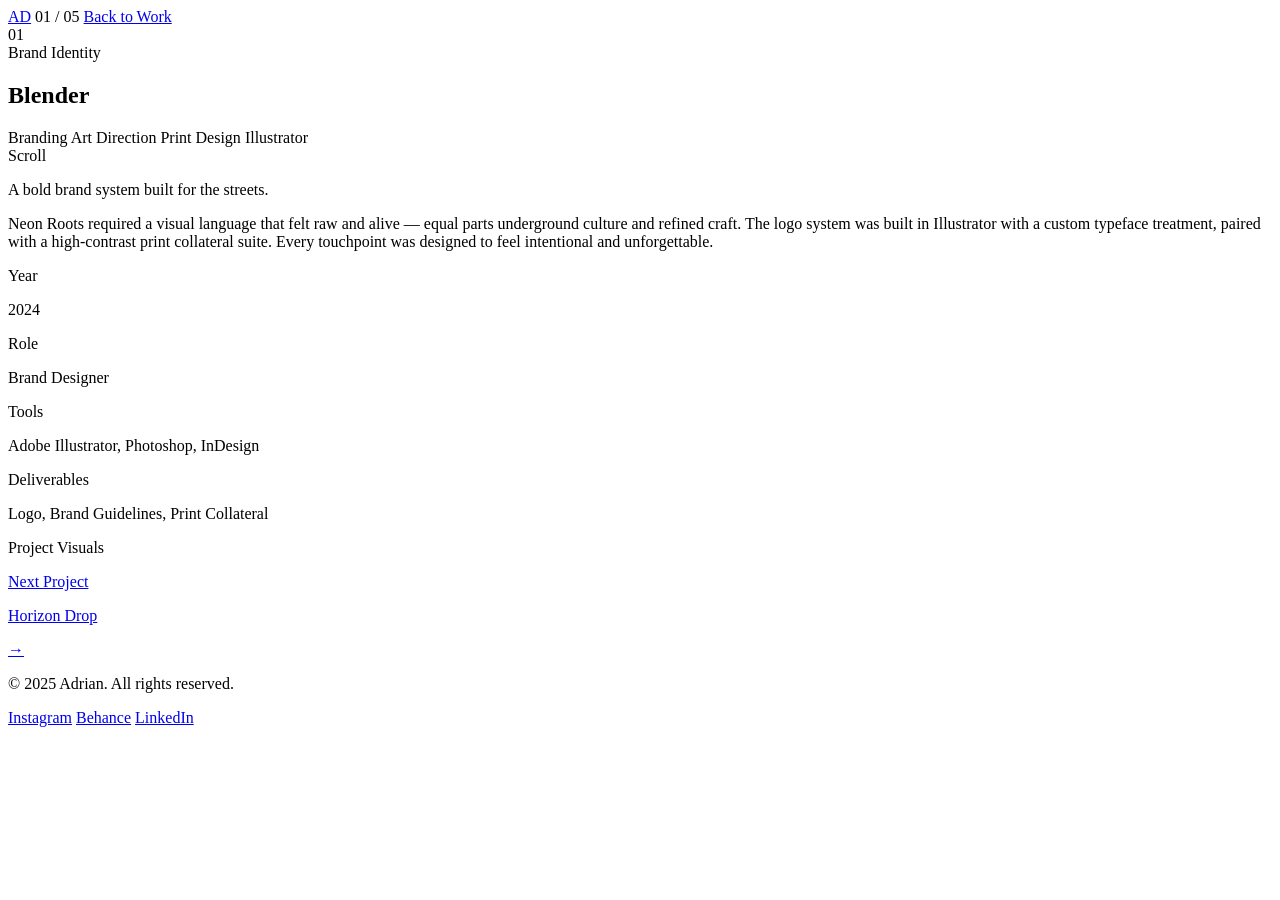
==== Blender.html @ 60267273 "Create Blender.html" ====
<!DOCTYPE html>
<html lang="en">
<head>
  <meta charset="UTF-8"/>
  <meta name="viewport" content="width=device-width, initial-scale=1.0"/>
  <title>Blender — Adrian</title>
  <link rel="preconnect" href="https://fonts.googleapis.com">
  <link href="https://fonts.googleapis.com/css2?family=Bebas+Neue&family=Syne:wght@400;500;600;700;800&display=swap" rel="stylesheet">
  <link rel="stylesheet" href="project.css">
</head>
<body>

  <div id="cur"></div>
  <div id="cur-ring"></div>

  <nav class="p-nav">
    <a href="index.html" class="p-nav-logo">AD</a>
    <span class="p-nav-num">01 / 05</span>
    <a href="index.html" class="p-back">Back to Work</a>
  </nav>

  <section class="p-hero">
    <div class="p-hero-bg" style="background: linear-gradient(170deg, #ff6b35 0%, #f7c59f 40%, #1a0a00 100%);"></div>
    <div class="p-hero-noise"></div>
    <div class="p-hero-content">
      <div class="p-eyebrow">
        <span class="p-num">01</span>
        <div class="p-divider"></div>
        <span class="p-category">Brand Identity</span>
      </div>
      <h1 class="p-title">Blender</h1>
      <div class="p-tags">
        <span class="p-tag">Branding</span>
        <span class="p-tag">Art Direction</span>
        <span class="p-tag">Print Design</span>
        <span class="p-tag">Illustrator</span>
      </div>
    </div>
    <div class="p-scroll-hint">
      <div class="p-scroll-line"></div>
      <span>Scroll</span>
    </div>
  </section>

  <div class="p-visual-hero">
    <div class="p-visual-hero-inner" style="background: linear-gradient(170deg, #ff6b35 0%, #f7c59f 40%, #1a0a00 100%);"></div>
    <div class="p-visual-overlay"></div>
  </div>

  <section class="p-info reveal">
    <div class="p-desc-col">
      <p class="p-desc-lead">A bold brand system built for the streets.</p>
      <p class="p-desc">
        Neon Roots required a visual language that felt raw and alive — equal parts underground culture and refined craft. The logo system was built in Illustrator with a custom typeface treatment, paired with a high-contrast print collateral suite. Every touchpoint was designed to feel intentional and unforgettable.
      </p>
    </div>
    <div class="p-meta">
      <div class="p-meta-item">
        <p class="p-meta-label">Year</p>
        <p class="p-meta-value">2024</p>
      </div>
      <div class="p-meta-item">
        <p class="p-meta-label">Role</p>
        <p class="p-meta-value">Brand Designer</p>
      </div>
      <div class="p-meta-item">
        <p class="p-meta-label">Tools</p>
        <p class="p-meta-value">Adobe Illustrator, Photoshop, InDesign</p>
      </div>
      <div class="p-meta-item">
        <p class="p-meta-label">Deliverables</p>
        <p class="p-meta-value">Logo, Brand Guidelines, Print Collateral</p>
      </div>
    </div>
  </section>

  <section class="p-gallery reveal reveal-d1">
    <p class="p-gallery-label">Project Visuals</p>
    <div class="p-gallery-grid">
      <div class="p-gallery-item">
        <div class="p-gallery-inner" style="background: linear-gradient(145deg, #ff6b35 0%, #ff3a00 50%, #0d0300 100%);"></div>
      </div>
      <div class="p-gallery-item">
        <div class="p-gallery-inner" style="background: linear-gradient(145deg, #f7c59f 0%, #e87a30 60%, #1a0500 100%);"></div>
      </div>
      <div class="p-gallery-item">
        <div class="p-gallery-inner" style="background: linear-gradient(145deg, #ff8c55 0%, #c43a00 60%, #050100 100%);"></div>
      </div>
    </div>
  </section>

  <a class="p-next reveal" href="horizon-drop.html">
    <div>
      <p class="p-next-label">Next Project</p>
      <p class="p-next-title">Horizon Drop</p>
    </div>
    <span class="p-next-arrow">→</span>
  </a>

  <footer class="p-footer">
    <p class="p-footer-copy">© 2025 Adrian. All rights reserved.</p>
    <nav class="p-footer-links">
      <a href="#">Instagram</a>
      <a href="#">Behance</a>
      <a href="#">LinkedIn</a>
    </nav>
  </footer>

  <script>
    const cur = document.getElementById('cur');
    const ring = document.getElementById('cur-ring');
    let mx = 0, my = 0, rx = 0, ry = 0;
    document.addEventListener('mousemove', e => { mx = e.clientX; my = e.clientY; });
    (function tick() {
      rx += (mx - rx) * 0.14; ry += (my - ry) * 0.14;
      cur.style.left = mx + 'px'; cur.style.top = my + 'px';
      ring.style.left = rx + 'px'; ring.style.top = ry + 'px';
      requestAnimationFrame(tick);
    })();
    const observer = new IntersectionObserver(entries => {
      entries.forEach(e => { if (e.isIntersecting) { e.target.classList.add('visible'); observer.unobserve(e.target); } });
    }, { threshold: 0.1 });
    document.querySelectorAll('.reveal').forEach(el => observer.observe(el));
  </script>
</body>
</html>
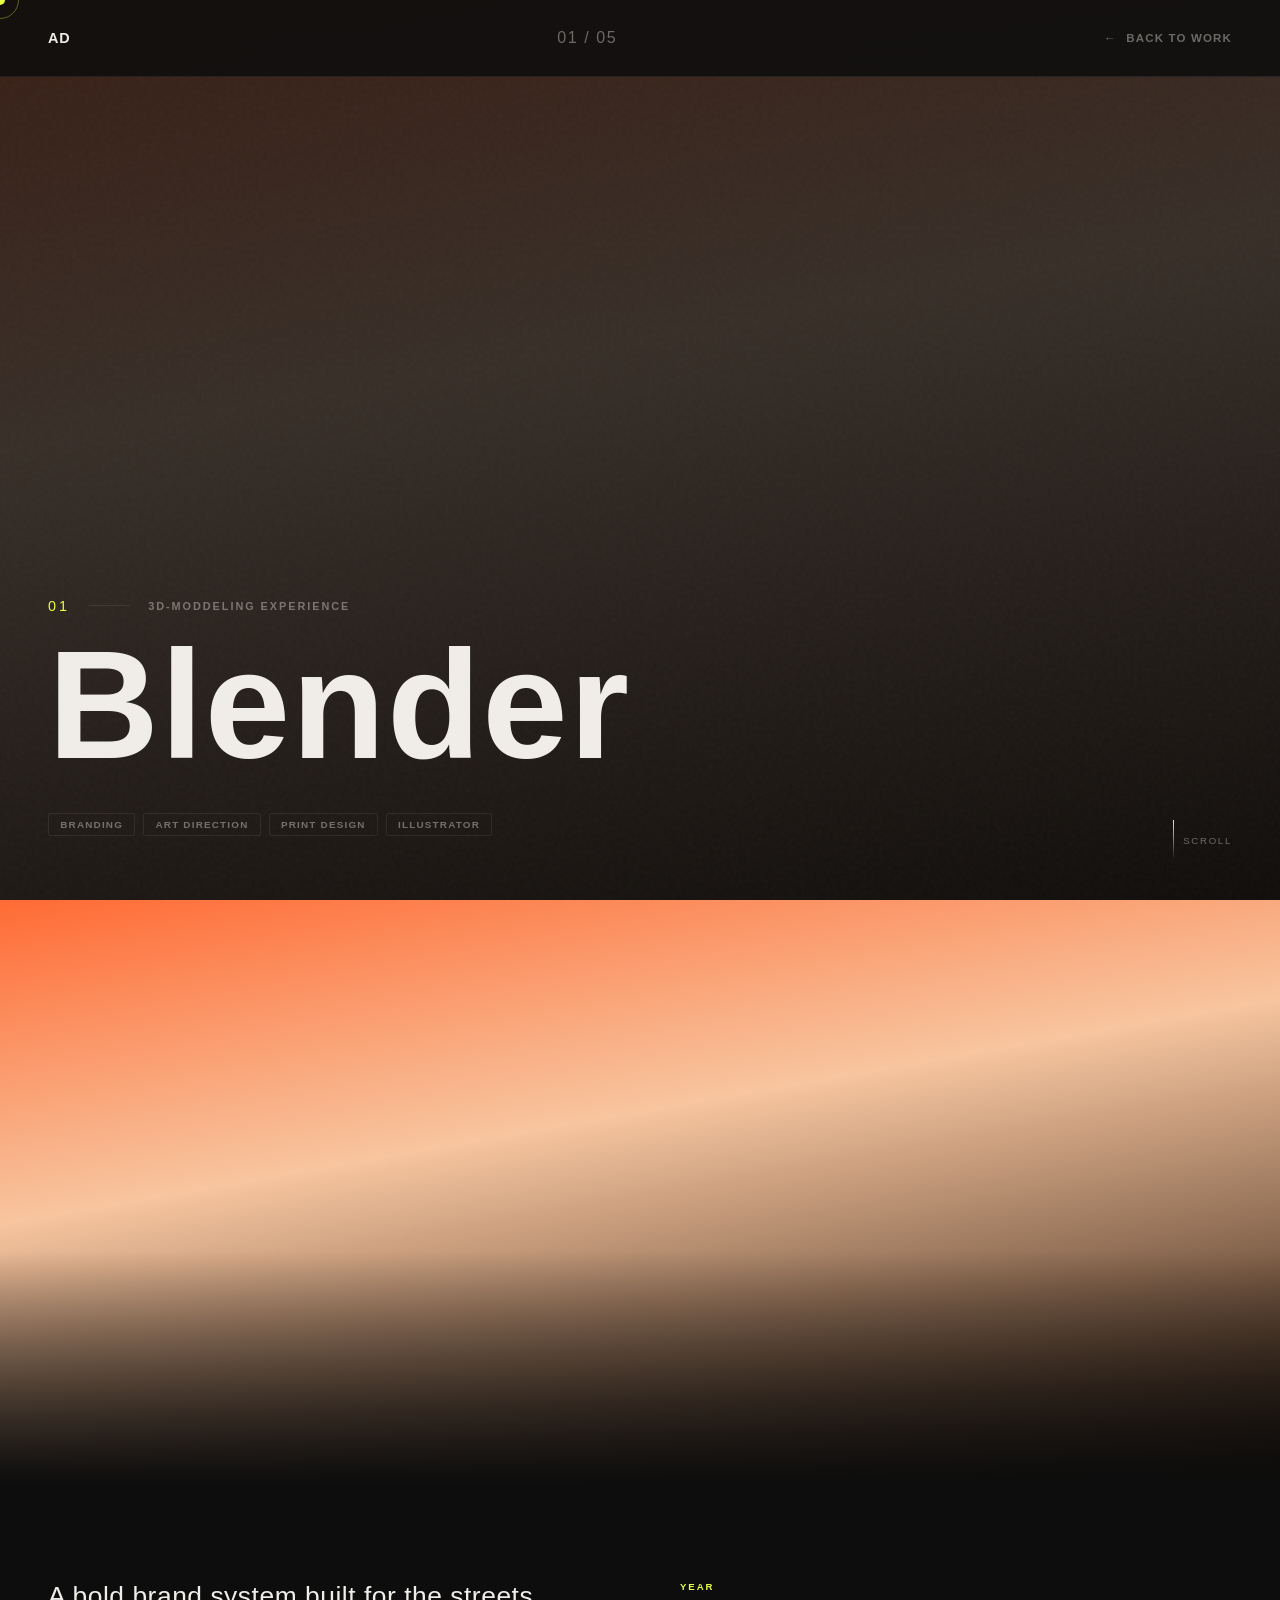
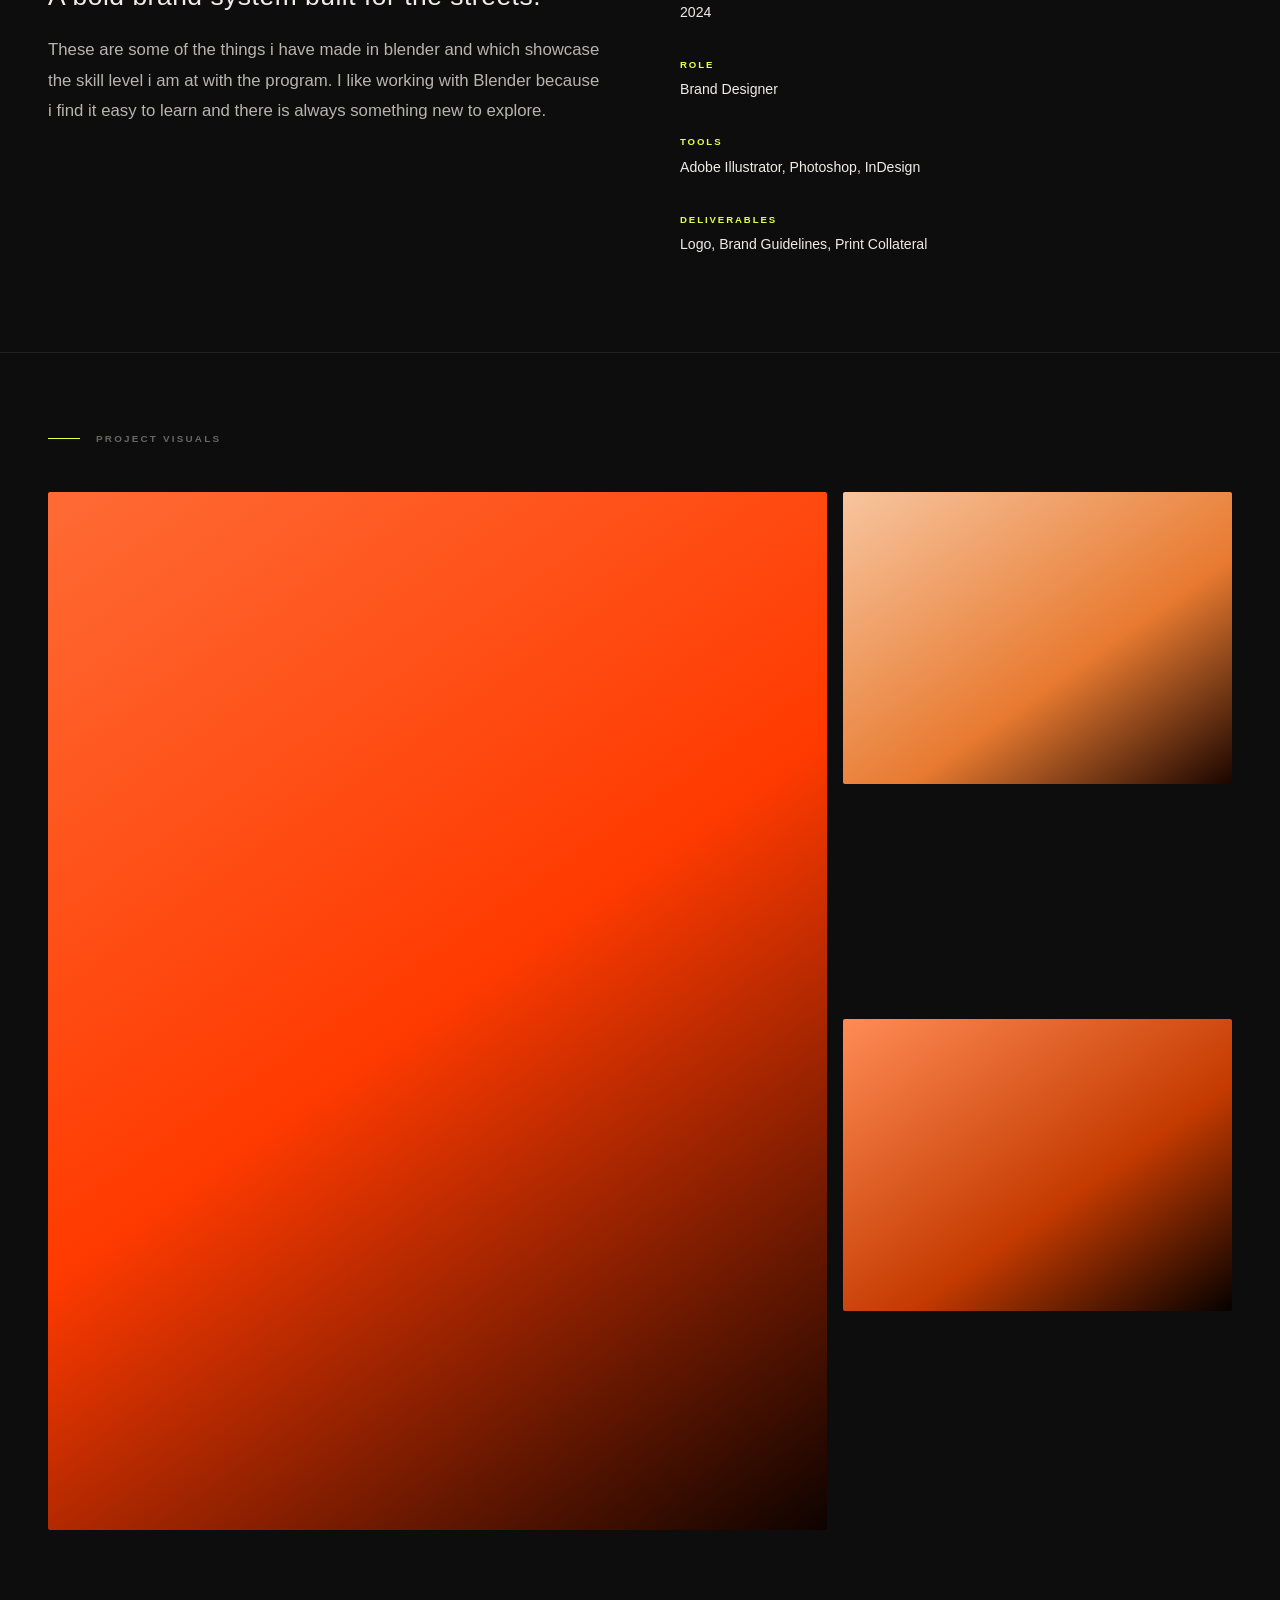
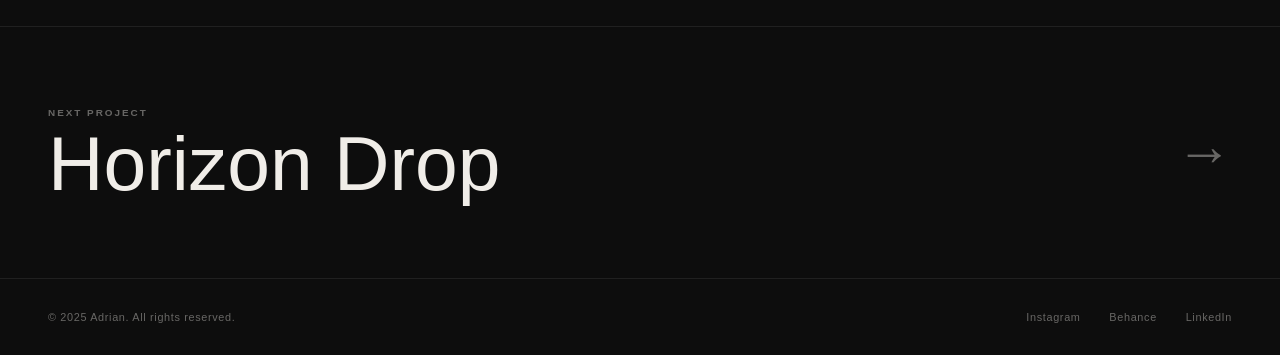
==== commit ec029551: "Update Blender.html" ====
--- a/Blender.html
+++ b/Blender.html
@@ -26,7 +26,7 @@
       <div class="p-eyebrow">
         <span class="p-num">01</span>
         <div class="p-divider"></div>
-        <span class="p-category">Brand Identity</span>
+        <span class="p-category">3D-Moddeling Experience</span>
       </div>
       <h1 class="p-title">Blender</h1>
       <div class="p-tags">
@@ -51,8 +51,7 @@
     <div class="p-desc-col">
       <p class="p-desc-lead">A bold brand system built for the streets.</p>
       <p class="p-desc">
-        Neon Roots required a visual language that felt raw and alive — equal parts underground culture and refined craft. The logo system was built in Illustrator with a custom typeface treatment, paired with a high-contrast print collateral suite. Every touchpoint was designed to feel intentional and unforgettable.
-      </p>
+These are some of the things i have made in blender and which showcase the skill level i am at with the program. I like working with Blender because i find it easy to learn and there is always something new to explore.      </p>
     </div>
     <div class="p-meta">
       <div class="p-meta-item">
--- a/project.css
+++ b/project.css
@@ -0,0 +1,380 @@
+/* ── PROJECT PAGE STYLES ── */
+/* Shares the same base variables as styles.css */
+
+*, *::before, *::after { box-sizing: border-box; margin: 0; padding: 0; }
+
+:root {
+  --bg: #0d0d0d;
+  --surface: #141414;
+  --border: rgba(255,255,255,0.08);
+  --text: #f0ede8;
+  --muted: rgba(240,237,232,0.4);
+  --accent: #e8ff47;
+  --font-display: 'Bebas Neue', sans-serif;
+  --font-ui: 'Syne', sans-serif;
+}
+
+html { scroll-behavior: smooth; }
+body {
+  background: var(--bg);
+  color: var(--text);
+  font-family: var(--font-ui);
+  overflow-x: hidden;
+  cursor: none;
+}
+
+/* ── CURSOR ── */
+#cur {
+  position: fixed; width: 10px; height: 10px;
+  background: var(--accent); border-radius: 50%;
+  pointer-events: none; z-index: 9999;
+  transform: translate(-50%,-50%);
+}
+#cur-ring {
+  position: fixed; width: 38px; height: 38px;
+  border: 1px solid rgba(232,255,71,0.35);
+  border-radius: 50%; pointer-events: none; z-index: 9998;
+  transform: translate(-50%,-50%);
+  transition: width .3s, height .3s, border-color .3s;
+}
+body:has(a:hover) #cur-ring { width: 54px; height: 54px; border-color: var(--accent); }
+
+/* ── TOP NAV ── */
+.p-nav {
+  position: fixed;
+  top: 0; left: 0; right: 0;
+  z-index: 100;
+  display: flex;
+  align-items: center;
+  justify-content: space-between;
+  padding: 1.8rem 3rem;
+  background: rgba(13,13,13,0.85);
+  backdrop-filter: blur(14px);
+  border-bottom: 1px solid var(--border);
+  opacity: 0;
+  animation: fadeIn .5s .1s forwards;
+}
+.p-nav-logo {
+  font-family: var(--font-ui);
+  font-weight: 800;
+  font-size: 0.9rem;
+  letter-spacing: 0.06em;
+  color: var(--text);
+  text-decoration: none;
+}
+.p-back {
+  display: inline-flex;
+  align-items: center;
+  gap: 0.6rem;
+  font-size: 0.72rem;
+  font-weight: 600;
+  letter-spacing: 0.1em;
+  text-transform: uppercase;
+  color: var(--muted);
+  text-decoration: none;
+  transition: color .3s;
+  position: relative;
+}
+.p-back::before {
+  content: '←';
+  transition: transform .35s cubic-bezier(.4,0,.2,1);
+  display: inline-block;
+}
+.p-back:hover { color: var(--accent); }
+.p-back:hover::before { transform: translateX(-5px); }
+.p-nav-num {
+  font-family: var(--font-display);
+  font-size: 1rem;
+  letter-spacing: 0.1em;
+  color: var(--muted);
+}
+
+/* ── HERO ── */
+.p-hero {
+  min-height: 100vh;
+  display: flex;
+  flex-direction: column;
+  justify-content: flex-end;
+  padding: 0 3rem 4rem;
+  padding-top: 7rem;
+  position: relative;
+  overflow: hidden;
+}
+.p-hero-bg {
+  position: absolute; inset: 0;
+  opacity: 0.18;
+  transition: opacity .5s;
+}
+.p-hero-noise {
+  position: absolute; inset: 0;
+  background-image: url("data:image/svg+xml,%3Csvg viewBox='0 0 256 256' xmlns='http://www.w3.org/2000/svg'%3E%3Cfilter id='n'%3E%3CfeTurbulence type='fractalNoise' baseFrequency='0.85' numOctaves='4' stitchTiles='stitch'/%3E%3C/filter%3E%3Crect width='100%25' height='100%25' filter='url(%23n)'/%3E%3C/svg%3E");
+  opacity: 0.035;
+  pointer-events: none;
+}
+.p-hero-content {
+  position: relative; z-index: 2;
+  max-width: 900px;
+}
+.p-eyebrow {
+  display: flex;
+  align-items: center;
+  gap: 1.2rem;
+  margin-bottom: 1.5rem;
+  opacity: 0;
+  transform: translateY(10px);
+  animation: slideUp .55s .2s forwards;
+}
+.p-num {
+  font-family: var(--font-display);
+  font-size: 0.9rem;
+  letter-spacing: 0.2em;
+  color: var(--accent);
+}
+.p-divider {
+  width: 2.5rem; height: 1px;
+  background: var(--border);
+}
+.p-category {
+  font-size: 0.68rem;
+  font-weight: 600;
+  letter-spacing: 0.18em;
+  text-transform: uppercase;
+  color: var(--muted);
+}
+.p-title {
+  font-family: var(--font-display);
+  font-size: clamp(5rem, 12vw, 11rem);
+  line-height: 0.88;
+  letter-spacing: 0.01em;
+  margin-bottom: 2.5rem;
+  opacity: 0;
+  transform: translateY(20px);
+  animation: slideUp .7s .32s forwards;
+}
+.p-tags {
+  display: flex;
+  gap: 0.5rem;
+  flex-wrap: wrap;
+  opacity: 0;
+  transform: translateY(10px);
+  animation: slideUp .55s .48s forwards;
+}
+.p-tag {
+  font-size: 0.62rem;
+  font-weight: 600;
+  letter-spacing: 0.12em;
+  text-transform: uppercase;
+  color: var(--muted);
+  border: 1px solid var(--border);
+  padding: 0.32rem 0.7rem;
+  border-radius: 2px;
+}
+.p-scroll-hint {
+  position: absolute;
+  bottom: 2.5rem; right: 3rem;
+  display: flex;
+  align-items: center;
+  gap: 0.6rem;
+  font-size: 0.6rem;
+  letter-spacing: 0.18em;
+  text-transform: uppercase;
+  color: var(--muted);
+  opacity: 0;
+  animation: fadeIn .5s 1.1s forwards;
+}
+.p-scroll-line {
+  width: 1px; height: 40px;
+  background: linear-gradient(to bottom, var(--accent), transparent);
+  animation: scrollPulse 2s ease-in-out infinite;
+}
+@keyframes scrollPulse {
+  0%,100% { opacity: .4; }
+  50% { opacity: 1; }
+}
+
+/* ── HERO VISUAL ── */
+.p-visual-hero {
+  height: 65vh;
+  position: relative;
+  overflow: hidden;
+  margin: 0;
+}
+.p-visual-hero-inner {
+  position: absolute; inset: 0;
+}
+.p-visual-overlay {
+  position: absolute; inset: 0;
+  background: linear-gradient(to bottom, transparent 60%, var(--bg) 100%);
+}
+
+/* ── INFO SECTION ── */
+.p-info {
+  display: grid;
+  grid-template-columns: 1fr 1fr;
+  gap: 5rem;
+  padding: 6rem 3rem;
+  border-bottom: 1px solid var(--border);
+}
+.p-desc {
+  font-size: 1.05rem;
+  line-height: 1.8;
+  color: rgba(240,237,232,0.75);
+  font-weight: 400;
+}
+.p-desc-lead {
+  font-family: var(--font-display);
+  font-size: 1.65rem;
+  line-height: 1.15;
+  color: var(--text);
+  margin-bottom: 1.5rem;
+  letter-spacing: 0.02em;
+}
+.p-meta {
+  display: flex;
+  flex-direction: column;
+  gap: 2.2rem;
+}
+.p-meta-item {}
+.p-meta-label {
+  font-size: 0.6rem;
+  font-weight: 700;
+  letter-spacing: 0.2em;
+  text-transform: uppercase;
+  color: var(--accent);
+  margin-bottom: 0.55rem;
+}
+.p-meta-value {
+  font-size: 0.88rem;
+  font-weight: 500;
+  color: var(--text);
+  line-height: 1.6;
+}
+
+/* ── GALLERY ── */
+.p-gallery {
+  padding: 5rem 3rem 6rem;
+  border-bottom: 1px solid var(--border);
+}
+.p-gallery-label {
+  font-size: 0.62rem;
+  font-weight: 700;
+  letter-spacing: 0.22em;
+  text-transform: uppercase;
+  color: var(--muted);
+  display: flex;
+  align-items: center;
+  gap: 1rem;
+  margin-bottom: 3rem;
+}
+.p-gallery-label::before {
+  content: '';
+  width: 2rem; height: 1px;
+  background: var(--accent);
+}
+.p-gallery-grid {
+  display: grid;
+  grid-template-columns: 2fr 1fr;
+  grid-template-rows: auto auto;
+  gap: 1rem;
+}
+.p-gallery-item {
+  overflow: hidden;
+  position: relative;
+  border-radius: 2px;
+}
+.p-gallery-item:nth-child(1) { grid-row: span 2; aspect-ratio: 3/4; }
+.p-gallery-item:nth-child(2) { aspect-ratio: 4/3; }
+.p-gallery-item:nth-child(3) { aspect-ratio: 4/3; }
+.p-gallery-inner {
+  position: absolute; inset: 0;
+  transition: transform .65s cubic-bezier(.4,0,.2,1);
+}
+.p-gallery-item:hover .p-gallery-inner { transform: scale(1.04); }
+
+/* ── NEXT PROJECT ── */
+.p-next {
+  padding: 5rem 3rem;
+  display: flex;
+  align-items: center;
+  justify-content: space-between;
+  text-decoration: none;
+  color: var(--text);
+  border-bottom: 1px solid var(--border);
+  position: relative;
+  overflow: hidden;
+  cursor: none;
+}
+.p-next::before {
+  content: '';
+  position: absolute; inset: 0;
+  background: var(--surface);
+  transform: translateX(-101%);
+  transition: transform .5s cubic-bezier(.4,0,.2,1);
+}
+.p-next:hover::before { transform: translateX(0); }
+.p-next-label {
+  font-size: 0.62rem;
+  font-weight: 700;
+  letter-spacing: 0.2em;
+  text-transform: uppercase;
+  color: var(--muted);
+  margin-bottom: 0.7rem;
+  position: relative;
+}
+.p-next-title {
+  font-family: var(--font-display);
+  font-size: clamp(2.5rem, 6vw, 5rem);
+  line-height: 0.9;
+  position: relative;
+  transition: color .35s;
+}
+.p-next:hover .p-next-title { color: var(--accent); }
+.p-next-arrow {
+  font-family: var(--font-display);
+  font-size: 3.5rem;
+  color: var(--muted);
+  position: relative;
+  transition: transform .45s cubic-bezier(.4,0,.2,1), color .3s;
+}
+.p-next:hover .p-next-arrow { transform: translateX(12px); color: var(--accent); }
+
+/* ── FOOTER ── */
+.p-footer {
+  padding: 2rem 3rem;
+  display: flex;
+  justify-content: space-between;
+  align-items: center;
+}
+.p-footer-copy {
+  font-size: 0.68rem;
+  color: var(--muted);
+  letter-spacing: 0.06em;
+}
+.p-footer-links { display: flex; gap: 1.8rem; }
+.p-footer-links a {
+  font-size: 0.68rem;
+  color: var(--muted);
+  text-decoration: none;
+  transition: color .3s;
+  letter-spacing: 0.06em;
+}
+.p-footer-links a:hover { color: var(--accent); }
+
+/* ── REVEAL ON SCROLL ── */
+.reveal {
+  opacity: 0;
+  transform: translateY(28px);
+  transition: opacity .75s cubic-bezier(.4,0,.2,1), transform .75s cubic-bezier(.4,0,.2,1);
+}
+.reveal.visible { opacity: 1; transform: translateY(0); }
+.reveal-d1 { transition-delay: .1s; }
+.reveal-d2 { transition-delay: .22s; }
+.reveal-d3 { transition-delay: .36s; }
+
+/* ── KEYFRAMES ── */
+@keyframes slideUp {
+  to { opacity: 1; transform: translateY(0); }
+}
+@keyframes fadeIn {
+  to { opacity: 1; }
+}
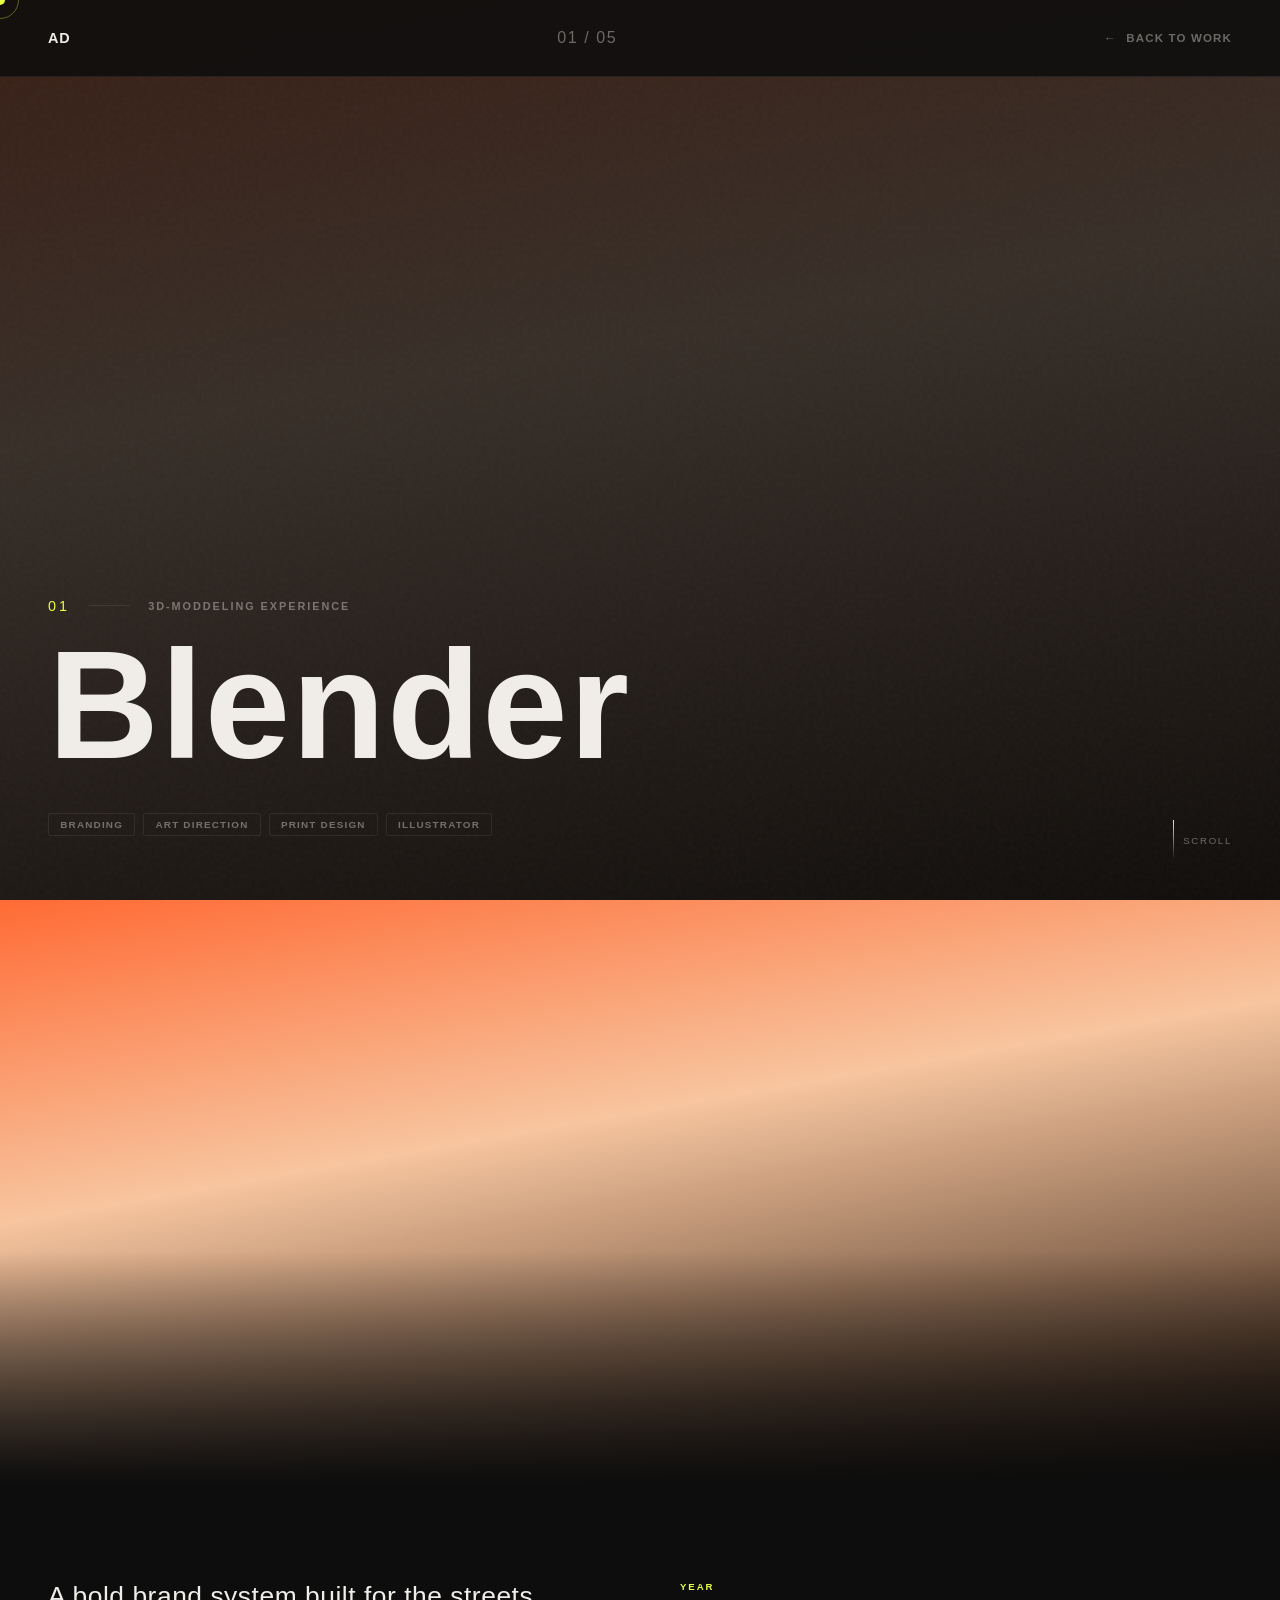
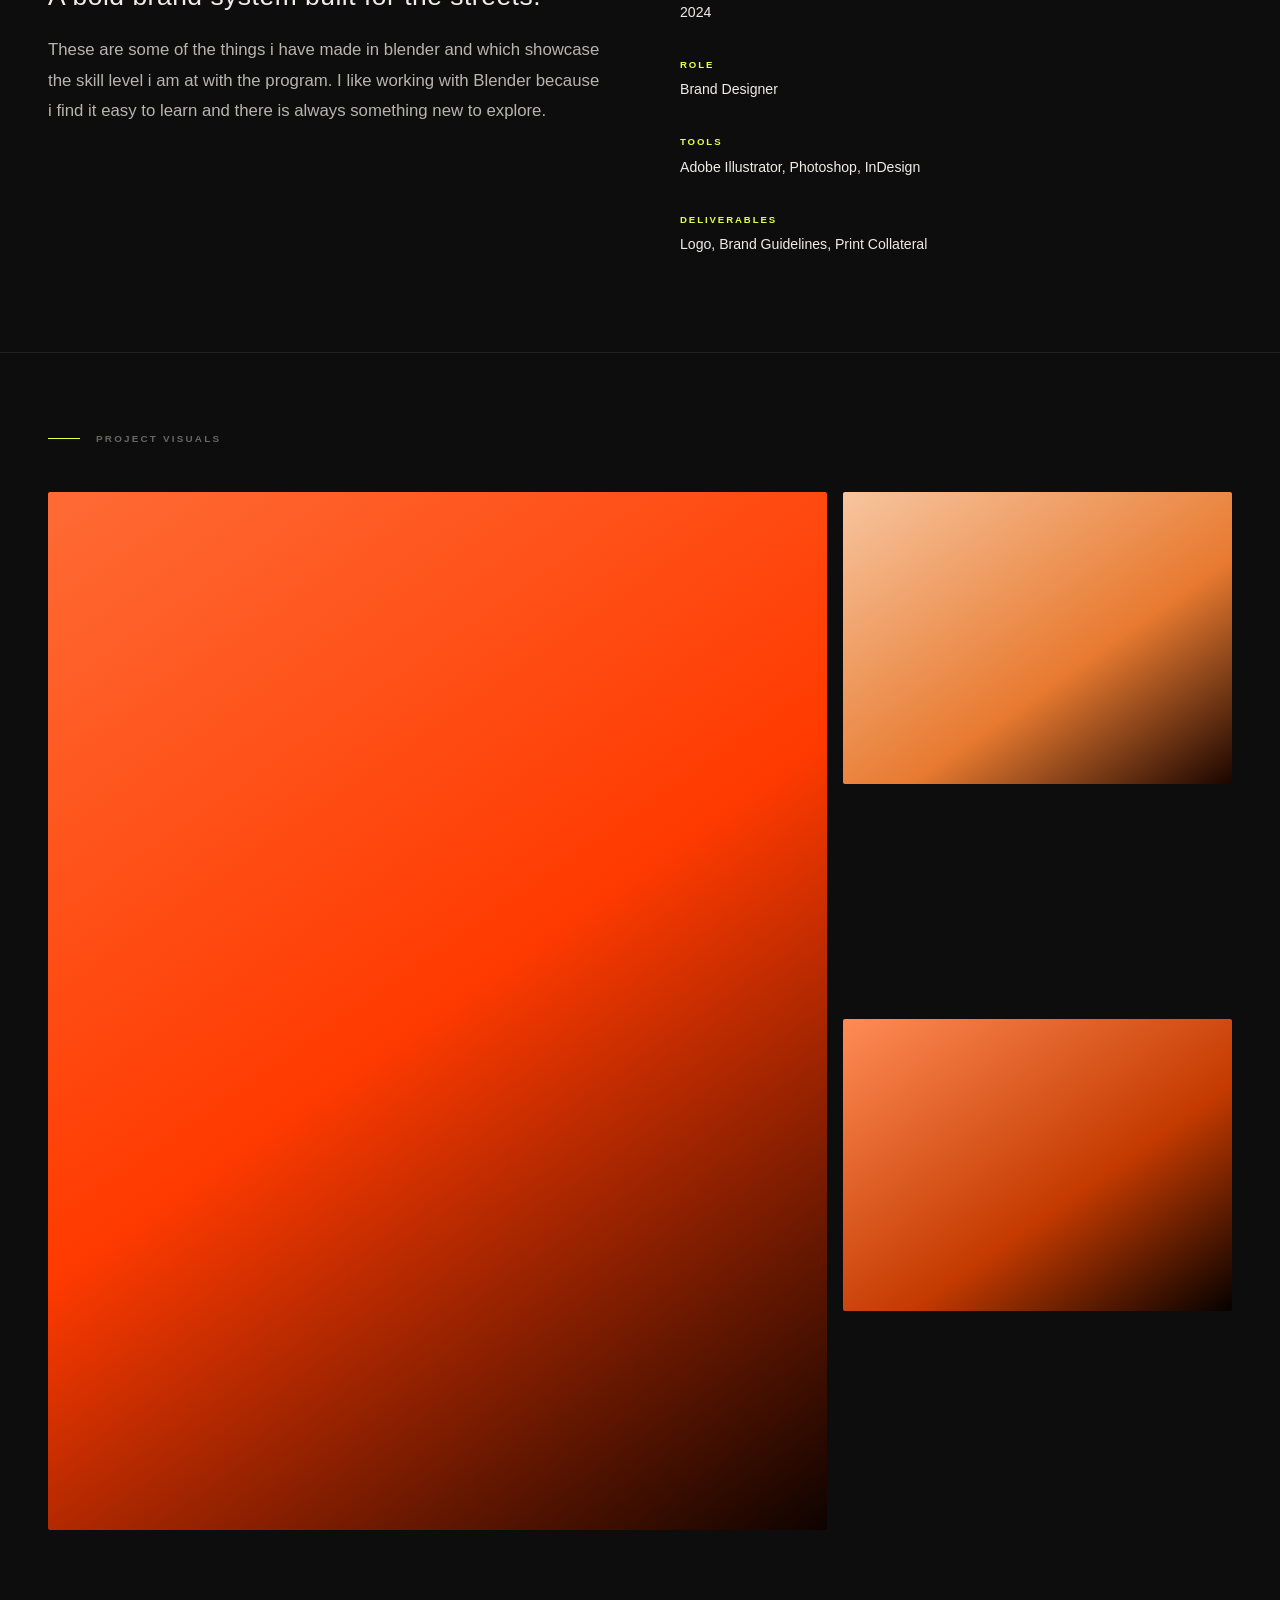
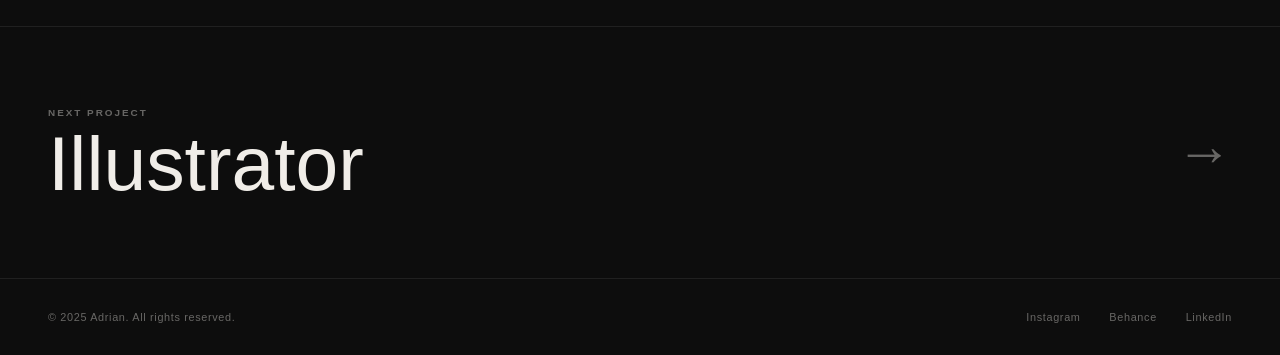
==== commit 48523eba: "Update Blender.html" ====
--- a/Blender.html
+++ b/Blender.html
@@ -88,10 +88,10 @@
     </div>
   </section>
 
-  <a class="p-next reveal" href="horizon-drop.html">
+  <a class="p-next reveal" href="Illustrator.html">
     <div>
       <p class="p-next-label">Next Project</p>
-      <p class="p-next-title">Horizon Drop</p>
+      <p class="p-next-title">Illustrator</p>
     </div>
     <span class="p-next-arrow">→</span>
   </a>
